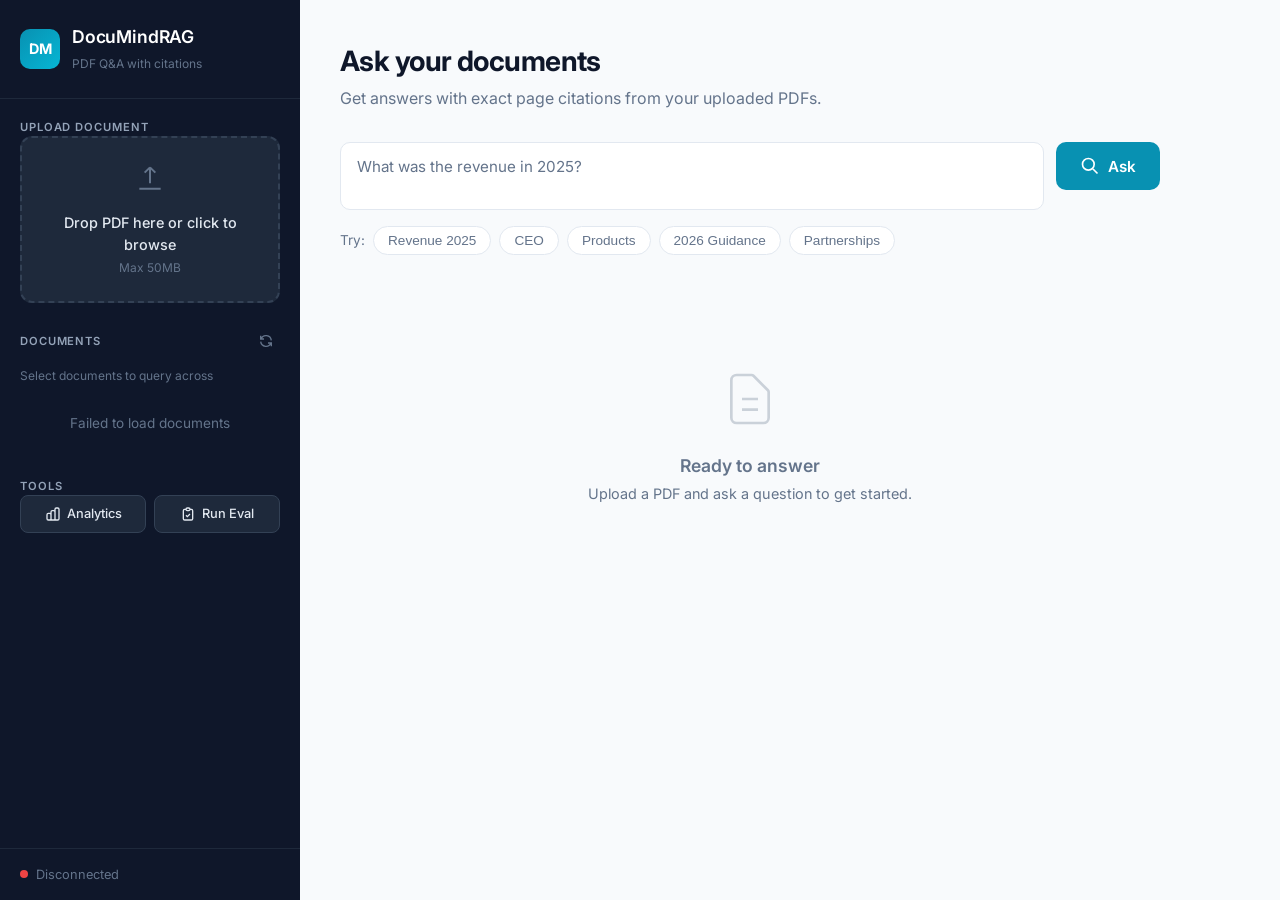
==== static/index.html @ 1930ed9e "v2.0.0: Production-grade RAG platform with 122 tests, Docker, analytics, eval pipeline" ====
<!DOCTYPE html>
<html lang="en">
<head>
    <meta charset="UTF-8">
    <meta name="viewport" content="width=device-width, initial-scale=1.0">
    <title>DocuMindRAG</title>
    <link rel="preconnect" href="https://fonts.googleapis.com">
    <link href="https://fonts.googleapis.com/css2?family=Inter:wght@300;400;500;600;700&display=swap" rel="stylesheet">
    <link rel="stylesheet" href="/static/css/style.css">
</head>
<body>
    <div class="app">
        <button class="mobile-toggle" id="mobileToggle" aria-label="Toggle sidebar">
            <svg width="24" height="24" viewBox="0 0 24 24" fill="none" stroke="currentColor" stroke-width="2"><path d="M3 12h18M3 6h18M3 18h18"/></svg>
        </button>
        <div class="sidebar-overlay" id="sidebarOverlay"></div>

        <aside class="sidebar" id="sidebar">
            <div class="sidebar-header">
                <div class="logo">
                    <div class="logo-icon">DM</div>
                    <div class="logo-text">
                        <h1>DocuMindRAG</h1>
                        <span>PDF Q&A with citations</span>
                    </div>
                </div>
            </div>

            <div class="sidebar-content">
                <div class="section">
                    <h3 class="section-title">Upload Document</h3>
                    <div class="upload-zone" id="uploadZone">
                        <input type="file" id="fileInput" accept=".pdf" hidden>
                        <div class="upload-icon">
                            <svg width="32" height="32" viewBox="0 0 24 24" fill="none" stroke="currentColor" stroke-width="1.5"><path d="M12 16V4m0 0L8 8m4-4l4 4M4 20h16"/></svg>
                        </div>
                        <p class="upload-text">Drop PDF here or click to browse</p>
                        <p class="upload-hint">Max 50MB</p>
                    </div>
                    <div class="upload-status" id="uploadStatus"></div>
                </div>

                <div class="section">
                    <div class="section-header">
                        <h3 class="section-title">Documents</h3>
                        <button class="btn-icon" id="refreshBtn" title="Refresh">
                            <svg width="16" height="16" viewBox="0 0 24 24" fill="none" stroke="currentColor" stroke-width="2"><path d="M4 4v5h.582m15.356 2A8.001 8.001 0 004.582 9m0 0H9m11 11v-5h-.581m0 0a8.003 8.003 0 01-15.357-2m15.357 2H15"/></svg>
                        </button>
                    </div>
                    <p class="sidebar-hint">Select documents to query across</p>
                    <div class="doc-list" id="docList">
                        <p class="empty-state">No documents uploaded</p>
                    </div>
                </div>

                <div class="section">
                    <h3 class="section-title">Tools</h3>
                    <div class="tool-buttons">
                        <button class="btn-tool" id="analyticsBtn">
                            <svg width="16" height="16" viewBox="0 0 24 24" fill="none" stroke="currentColor" stroke-width="2"><path d="M9 19v-6a2 2 0 00-2-2H5a2 2 0 00-2 2v6a2 2 0 002 2h2a2 2 0 002-2zm0 0V9a2 2 0 012-2h2a2 2 0 012 2v10m-6 0a2 2 0 002 2h2a2 2 0 002-2m0 0V5a2 2 0 012-2h2a2 2 0 012 2v14a2 2 0 01-2 2h-2a2 2 0 01-2-2z"/></svg>
                            Analytics
                        </button>
                        <button class="btn-tool" id="evalBtn">
                            <svg width="16" height="16" viewBox="0 0 24 24" fill="none" stroke="currentColor" stroke-width="2"><path d="M9 5H7a2 2 0 00-2 2v12a2 2 0 002 2h10a2 2 0 002-2V7a2 2 0 00-2-2h-2M9 5a2 2 0 002 2h2a2 2 0 002-2M9 5a2 2 0 012-2h2a2 2 0 012 2m-6 9l2 2 4-4"/></svg>
                            Run Eval
                        </button>
                    </div>
                </div>
            </div>

            <div class="sidebar-footer">
                <div class="status-indicator" id="statusIndicator">
                    <span class="status-dot"></span>
                    <span>Connected</span>
                </div>
            </div>
        </aside>

        <main class="main-content">
            <div class="main-header">
                <h2>Ask your documents</h2>
                <p>Get answers with exact page citations from your uploaded PDFs.</p>
            </div>

            <div class="query-section">
                <div class="input-group">
                    <label for="queryInput" class="sr-only">Ask a question</label>
                    <textarea id="queryInput" placeholder="What was the revenue in 2025?" rows="2"></textarea>
                    <button class="btn-primary" id="queryBtn" aria-label="Submit query">
                        <svg width="20" height="20" viewBox="0 0 24 24" fill="none" stroke="currentColor" stroke-width="2" aria-hidden="true"><path d="M21 21l-6-6m2-5a7 7 0 11-14 0 7 7 0 0114 0z"/></svg>
                        Ask
                    </button>
                </div>
                <div class="examples">
                    <span class="examples-label">Try:</span>
                    <button class="example-chip" data-query="What was the total revenue in 2025?">Revenue 2025</button>
                    <button class="example-chip" data-query="Who is the CEO?">CEO</button>
                    <button class="example-chip" data-query="What products does TechVision offer?">Products</button>
                    <button class="example-chip" data-query="What are the 2026 guidance numbers?">2026 Guidance</button>
                    <button class="example-chip" data-query="Which strategic partnerships were mentioned?">Partnerships</button>
                </div>
            </div>

            <div class="loading-state" id="loadingState" style="display:none">
                <div class="spinner"></div>
                <span>Searching documents...</span>
            </div>

            <div class="answer-section" id="answerSection" style="display:none">
                <div class="answer-card">
                    <div class="answer-header">
                        <svg width="20" height="20" viewBox="0 0 24 24" fill="none" stroke="currentColor" stroke-width="2"><path d="M9 12l2 2 4-4m6 2a9 9 0 11-18 0 9 9 0 0118 0z"/></svg>
                        <span>Answer</span>
                    </div>
                    <div class="answer-content" id="answerContent"></div>
                </div>

                <div class="citations-card">
                    <div class="citations-header">
                        <svg width="20" height="20" viewBox="0 0 24 24" fill="none" stroke="currentColor" stroke-width="2"><path d="M12 6.253v13m0-13C10.832 5.477 9.246 5 7.5 5S4.168 5.477 3 6.253v13C4.168 18.477 5.754 18 7.5 18s3.332.477 4.5 1.253m0-13C13.168 5.477 14.754 5 16.5 5c1.747 0 3.332.477 4.5 1.253v13C19.832 18.477 18.247 18 16.5 18c-1.746 0-3.332.477-4.5 1.253"/></svg>
                        <span>Sources</span>
                    </div>
                    <div class="citations-list" id="citationsList"></div>
                </div>

                <div class="feedback-section" id="feedbackSection" style="display:none">
                    <button class="feedback-btn feedback-up" onclick="submitFeedback('thumbs_up')">
                        <svg width="18" height="18" viewBox="0 0 24 24" fill="none" stroke="currentColor" stroke-width="2"><path d="M14 9V5a3 3 0 00-3-3l-4 9v11h11.28a2 2 0 002-1.7l1.38-9a2 2 0 00-2-2.3H14zM7 22H4a2 2 0 01-2-2v-7a2 2 0 012-2h3"/></svg>
                        Helpful
                    </button>
                    <button class="feedback-btn feedback-down" onclick="submitFeedback('thumbs_down')">
                        <svg width="18" height="18" viewBox="0 0 24 24" fill="none" stroke="currentColor" stroke-width="2"><path d="M10 15v4a3 3 0 003 3l4-9V2H5.72a2 2 0 00-2 1.7l-1.38 9a2 2 0 002 2.3H10zM17 2h3a2 2 0 012 2v7a2 2 0 01-2 2h-3"/></svg>
                        Not helpful
                    </button>
                </div>

                <div class="timing-footer" id="timingFooter"></div>
            </div>

            <div class="empty-query" id="emptyState">
                <svg width="64" height="64" viewBox="0 0 24 24" fill="none" stroke="currentColor" stroke-width="1"><path d="M9 12h6m-6 4h6m2 5H7a2 2 0 01-2-2V5a2 2 0 012-2h5.586a1 1 0 01.707.293l5.414 5.414a1 1 0 01.293.707V19a2 2 0 01-2 2z"/></svg>
                <h3>Ready to answer</h3>
                <p>Upload a PDF and ask a question to get started.</p>
            </div>
        </main>
    </div>

    <!-- Analytics Modal -->
    <div class="modal-overlay" id="analyticsModal" style="display:none">
        <div class="modal">
            <div class="modal-header">
                <h3>Analytics Dashboard</h3>
                <button class="modal-close" id="analyticsClose">&times;</button>
            </div>
            <div class="modal-body" id="analyticsContent"></div>
        </div>
    </div>

    <!-- Eval Modal -->
    <div class="modal-overlay" id="evalModal" style="display:none">
        <div class="modal">
            <div class="modal-header">
                <h3>Evaluation Dashboard</h3>
                <button class="modal-close" id="evalClose">&times;</button>
            </div>
            <div class="modal-body">
                <p style="color:var(--text-muted);margin-bottom:12px">Run benchmark queries against a selected document to measure quality.</p>
                <button class="btn-primary btn-eval-run" id="evalRunBtn" style="margin-bottom:16px">Run Evaluation</button>
                <div id="evalContent"></div>
            </div>
        </div>
    </div>

    <!-- Citation Viewer Modal -->
    <div class="modal-overlay" id="viewerModal" style="display:none">
        <div class="modal modal-wide">
            <div class="modal-header">
                <h3>Citation Viewer</h3>
                <button class="modal-close" id="viewerClose">&times;</button>
            </div>
            <div class="modal-body" id="viewerContent"></div>
        </div>
    </div>

    <script src="/static/js/app.js"></script>
</body>
</html>
---- static/css/style.css ----
/* ============================================
   DocuMindRAG - Professional UI
   ============================================ */

:root {
    --sidebar-bg: #0F172A;
    --sidebar-width: 300px;
    --bg: #F8FAFC;
    --surface: #FFFFFF;
    --primary: #0891B2;
    --primary-hover: #0E7490;
    --primary-light: #ECFEFF;
    --text: #0F172A;
    --text-secondary: #64748B;
    --text-muted: #64748B;
    --border: #E2E8F0;
    --border-light: #F1F5F9;
    --success: #10B981;
    --error: #EF4444;
    --warning: #F59E0B;
}

* {
    margin: 0;
    padding: 0;
    box-sizing: border-box;
}

.sr-only {
    position: absolute;
    width: 1px;
    height: 1px;
    padding: 0;
    margin: -1px;
    overflow: hidden;
    clip: rect(0, 0, 0, 0);
    white-space: nowrap;
    border-width: 0;
}

body {
    font-family: 'Inter', system-ui, -apple-system, sans-serif;
    background: var(--bg);
    color: var(--text);
    line-height: 1.5;
    -webkit-font-smoothing: antialiased;
}

/* Layout */
.app {
    display: flex;
    min-height: 100vh;
}

/* Sidebar */
.sidebar {
    width: var(--sidebar-width);
    background: var(--sidebar-bg);
    display: flex;
    flex-direction: column;
    position: fixed;
    top: 0;
    left: 0;
    bottom: 0;
    z-index: 100;
}

.sidebar-header {
    padding: 24px 20px;
    border-bottom: 1px solid #1E293B;
}

.logo {
    display: flex;
    align-items: center;
    gap: 12px;
}

.logo-icon {
    width: 40px;
    height: 40px;
    background: linear-gradient(135deg, var(--primary), #06B6D4);
    border-radius: 10px;
    display: flex;
    align-items: center;
    justify-content: center;
    color: white;
    font-weight: 700;
    font-size: 0.9rem;
    flex-shrink: 0;
}

.logo-text h1 {
    color: white;
    font-size: 1.1rem;
    font-weight: 600;
    letter-spacing: -0.01em;
}

.logo-text span {
    color: #64748B;
    font-size: 0.75rem;
}

.sidebar-content {
    flex: 1;
    overflow-y: auto;
    padding: 20px;
}

.sidebar-footer {
    padding: 16px 20px;
    border-top: 1px solid #1E293B;
}

/* Sections */
.section {
    margin-bottom: 24px;
}

.section-header {
    display: flex;
    align-items: center;
    justify-content: space-between;
    margin-bottom: 12px;
}

.section-title {
    color: #94A3B8;
    font-size: 0.7rem;
    font-weight: 600;
    text-transform: uppercase;
    letter-spacing: 0.08em;
}

/* Upload Zone */
.upload-zone {
    border: 2px dashed #334155;
    border-radius: 12px;
    padding: 24px;
    text-align: center;
    cursor: pointer;
    transition: all 200ms ease;
    background: #1E293B;
}

.upload-zone:hover {
    border-color: var(--primary);
    background: #253349;
}

.upload-zone.drag-over {
    border-color: var(--primary);
    background: rgba(8, 145, 178, 0.1);
}

.upload-icon {
    color: #64748B;
    margin-bottom: 12px;
}

.upload-text {
    color: #E2E8F0;
    font-size: 0.9rem;
    font-weight: 500;
    margin-bottom: 4px;
}

.upload-hint {
    color: #64748B;
    font-size: 0.75rem;
}

.upload-status {
    margin-top: 12px;
    font-size: 0.85rem;
}

.upload-status.success {
    color: var(--success);
}

.upload-status.error {
    color: var(--error);
}

/* Document List */
.doc-list {
    display: flex;
    flex-direction: column;
    gap: 8px;
}

.doc-item {
    display: flex;
    align-items: center;
    justify-content: space-between;
    padding: 12px 14px;
    background: #1E293B;
    border-radius: 10px;
    transition: all 150ms ease;
}

.doc-item:hover {
    background: #253349;
}

.doc-info {
    display: flex;
    align-items: center;
    gap: 10px;
    min-width: 0;
}

.doc-dot {
    width: 8px;
    height: 8px;
    border-radius: 50%;
    flex-shrink: 0;
}

.doc-dot.ok {
    background: var(--success);
}

.doc-dot.err {
    background: var(--error);
}

.doc-name {
    color: #F1F5F9;
    font-size: 0.85rem;
    font-weight: 500;
    white-space: nowrap;
    overflow: hidden;
    text-overflow: ellipsis;
}

.doc-meta {
    color: #64748B;
    font-size: 0.75rem;
    flex-shrink: 0;
}

.doc-delete {
    background: none;
    border: none;
    color: #64748B;
    cursor: pointer;
    padding: 4px;
    border-radius: 4px;
    transition: all 150ms ease;
    display: flex;
    align-items: center;
    justify-content: center;
}

.doc-delete:hover {
    color: var(--error);
    background: rgba(239, 68, 68, 0.1);
}

.empty-state {
    color: #64748B;
    font-size: 0.85rem;
    text-align: center;
    padding: 20px;
}

/* Status Indicator */
.status-indicator {
    display: flex;
    align-items: center;
    gap: 8px;
    color: #64748B;
    font-size: 0.8rem;
}

.status-dot {
    width: 8px;
    height: 8px;
    border-radius: 50%;
    background: var(--success);
}

.status-dot.disconnected {
    background: var(--error);
}

/* Main Content */
.main-content {
    flex: 1;
    margin-left: var(--sidebar-width);
    padding: 40px;
    max-width: 900px;
}

.main-header {
    margin-bottom: 32px;
}

.main-header h2 {
    font-size: 1.75rem;
    font-weight: 700;
    color: var(--text);
    letter-spacing: -0.02em;
    margin-bottom: 4px;
}

.main-header p {
    color: var(--text-secondary);
    font-size: 1rem;
}

/* Query Section */
.query-section {
    margin-bottom: 32px;
}

.input-group {
    display: flex;
    gap: 12px;
    align-items: flex-start;
}

.input-group textarea {
    flex: 1;
    padding: 14px 16px;
    border: 1px solid var(--border);
    border-radius: 10px;
    font-family: inherit;
    font-size: 0.95rem;
    resize: none;
    transition: all 150ms ease;
    background: var(--surface);
}

.input-group textarea:focus {
    outline: none;
    border-color: var(--primary);
    box-shadow: 0 0 0 3px rgba(8, 145, 178, 0.1);
}

.input-group textarea::placeholder {
    color: var(--text-muted);
}

.btn-primary {
    display: flex;
    align-items: center;
    gap: 8px;
    padding: 14px 24px;
    background: var(--primary);
    color: white;
    border: none;
    border-radius: 10px;
    font-family: inherit;
    font-size: 0.95rem;
    font-weight: 600;
    cursor: pointer;
    transition: all 150ms ease;
    white-space: nowrap;
}

.btn-primary:hover {
    background: var(--primary-hover);
}

.btn-primary:disabled {
    opacity: 0.6;
    cursor: not-allowed;
}

.btn-icon {
    background: none;
    border: none;
    color: #64748B;
    cursor: pointer;
    padding: 6px;
    border-radius: 6px;
    transition: all 150ms ease;
    display: flex;
    align-items: center;
    justify-content: center;
}

.btn-icon:hover {
    background: #1E293B;
    color: #E2E8F0;
}

/* Examples */
.examples {
    display: flex;
    align-items: center;
    gap: 8px;
    margin-top: 16px;
    flex-wrap: wrap;
}

.examples-label {
    color: var(--text-muted);
    font-size: 0.85rem;
}

.example-chip {
    display: inline-block;
    padding: 6px 14px;
    background: var(--surface);
    border: 1px solid var(--border);
    border-radius: 20px;
    font-size: 0.85rem;
    color: var(--text-secondary);
    cursor: pointer;
    transition: all 150ms ease;
}

.example-chip:hover {
    background: var(--primary-light);
    border-color: var(--primary);
    color: var(--primary);
}

/* Loading State */
.loading-state {
    display: flex;
    align-items: center;
    justify-content: center;
    gap: 12px;
    padding: 40px;
    color: var(--text-secondary);
}

.spinner {
    width: 24px;
    height: 24px;
    border: 3px solid var(--border);
    border-top-color: var(--primary);
    border-radius: 50%;
    animation: spin 0.8s linear infinite;
}

@keyframes spin {
    to { transform: rotate(360deg); }
}

/* Answer Section */
.answer-section {
    margin-top: 24px;
}

.answer-card {
    background: var(--surface);
    border: 1px solid var(--border);
    border-radius: 12px;
    overflow: hidden;
    margin-bottom: 16px;
}

.answer-header {
    display: flex;
    align-items: center;
    gap: 8px;
    padding: 12px 16px;
    background: var(--primary-light);
    color: var(--primary);
    font-weight: 600;
    font-size: 0.9rem;
    border-bottom: 1px solid var(--border);
}

.answer-content {
    padding: 20px;
    color: var(--text);
    font-size: 0.95rem;
    line-height: 1.7;
    white-space: pre-wrap;
}

.citations-card {
    background: var(--surface);
    border: 1px solid var(--border);
    border-radius: 12px;
    overflow: hidden;
}

.citations-header {
    display: flex;
    align-items: center;
    gap: 8px;
    padding: 12px 16px;
    background: var(--border-light);
    color: var(--text-secondary);
    font-weight: 600;
    font-size: 0.9rem;
    border-bottom: 1px solid var(--border);
}

.citations-list {
    padding: 16px;
}

.citation-item {
    display: flex;
    gap: 12px;
    padding: 12px;
    background: var(--border-light);
    border-radius: 8px;
    margin-bottom: 8px;
    border-left: 3px solid var(--primary);
}

.citation-item:last-child {
    margin-bottom: 0;
}

.citation-page {
    display: inline-block;
    background: var(--primary-light);
    color: var(--primary);
    font-weight: 600;
    font-size: 0.78rem;
    padding: 2px 8px;
    border-radius: 4px;
    flex-shrink: 0;
}

.citation-score {
    color: var(--text-muted);
    font-size: 0.75rem;
    flex-shrink: 0;
}

.citation-text {
    color: var(--text-secondary);
    font-size: 0.88rem;
    line-height: 1.5;
}

.timing-footer {
    text-align: center;
    color: var(--text-muted);
    font-size: 0.82rem;
    padding: 16px 0;
    border-top: 1px solid var(--border);
    margin-top: 16px;
}

/* Empty Query State */
.empty-query {
    text-align: center;
    padding: 80px 40px;
    color: var(--text-muted);
}

.empty-query svg {
    margin-bottom: 16px;
    opacity: 0.3;
}

.empty-query h3 {
    font-size: 1.1rem;
    font-weight: 600;
    color: var(--text-secondary);
    margin-bottom: 4px;
}

.empty-query p {
    font-size: 0.9rem;
}

/* Scrollbar */
::-webkit-scrollbar {
    width: 6px;
}

::-webkit-scrollbar-track {
    background: transparent;
}

::-webkit-scrollbar-thumb {
    background: #334155;
    border-radius: 3px;
}

::-webkit-scrollbar-thumb:hover {
    background: #475569;
}

/* Responsive */
@media (max-width: 768px) {
    .sidebar {
        transform: translateX(-100%);
        transition: transform 300ms ease;
    }

    .sidebar.open {
        transform: translateX(0);
    }

    .main-content {
        margin-left: 0;
        padding: 24px;
    }

    .input-group {
        flex-direction: column;
    }

    .btn-primary {
        width: 100%;
        justify-content: center;
    }

    .mobile-toggle {
        display: flex;
    }
}

/* Mobile hamburger button */
.mobile-toggle {
    display: none;
    position: fixed;
    top: 16px;
    left: 16px;
    z-index: 200;
    background: var(--sidebar-bg);
    color: white;
    border: none;
    border-radius: 10px;
    padding: 10px;
    cursor: pointer;
    box-shadow: 0 2px 8px rgba(0, 0, 0, 0.2);
    align-items: center;
    justify-content: center;
}

.mobile-toggle:hover {
    background: #1E293B;
}

/* Sidebar overlay for mobile */
.sidebar-overlay {
    display: none;
    position: fixed;
    inset: 0;
    background: rgba(0, 0, 0, 0.5);
    z-index: 99;
}

.sidebar-overlay.active {
    display: block;
}

/* Sidebar hint */
.sidebar-hint {
    color: #64748B;
    font-size: 0.75rem;
    margin-bottom: 8px;
}

/* Doc checkboxes */
.doc-checkbox {
    accent-color: var(--primary);
    width: 16px;
    height: 16px;
    cursor: pointer;
    flex-shrink: 0;
}

/* Tool buttons */
.tool-buttons {
    display: flex;
    gap: 8px;
}

.btn-tool {
    flex: 1;
    display: flex;
    align-items: center;
    justify-content: center;
    gap: 6px;
    padding: 10px 12px;
    background: #1E293B;
    border: 1px solid #334155;
    border-radius: 8px;
    color: #E2E8F0;
    font-family: inherit;
    font-size: 0.8rem;
    font-weight: 500;
    cursor: pointer;
    transition: all 150ms ease;
}

.btn-tool:hover {
    background: #253349;
    border-color: var(--primary);
    color: var(--primary);
}

/* Feedback section */
.feedback-section {
    display: flex;
    gap: 10px;
    justify-content: center;
    padding: 12px 0;
}

.feedback-btn {
    display: flex;
    align-items: center;
    gap: 6px;
    padding: 8px 18px;
    border-radius: 8px;
    font-family: inherit;
    font-size: 0.85rem;
    font-weight: 500;
    cursor: pointer;
    transition: all 150ms ease;
    border: 1px solid var(--border);
    background: var(--surface);
    color: var(--text-secondary);
}

.feedback-btn:hover:not(:disabled) {
    border-color: var(--primary);
    color: var(--primary);
    background: var(--primary-light);
}

.feedback-btn:disabled {
    opacity: 0.5;
    cursor: not-allowed;
}

.feedback-up:hover:not(:disabled) {
    border-color: var(--success);
    color: var(--success);
    background: #ECFDF5;
}

.feedback-down:hover:not(:disabled) {
    border-color: var(--error);
    color: var(--error);
    background: #FEF2F2;
}

.feedback-thanks {
    color: var(--success);
    font-size: 0.85rem;
    font-weight: 500;
}

/* Modal */
.modal-overlay {
    position: fixed;
    inset: 0;
    background: rgba(0, 0, 0, 0.5);
    display: flex;
    align-items: center;
    justify-content: center;
    z-index: 1000;
    padding: 24px;
}

.modal {
    background: var(--surface);
    border-radius: 16px;
    width: 100%;
    max-width: 600px;
    max-height: 80vh;
    display: flex;
    flex-direction: column;
    box-shadow: 0 20px 60px rgba(0, 0, 0, 0.3);
}

.modal-wide {
    max-width: 800px;
}

.modal-header {
    display: flex;
    align-items: center;
    justify-content: space-between;
    padding: 20px 24px;
    border-bottom: 1px solid var(--border);
}

.modal-header h3 {
    font-size: 1.1rem;
    font-weight: 600;
    color: var(--text);
}

.modal-close {
    background: none;
    border: none;
    font-size: 1.5rem;
    color: var(--text-muted);
    cursor: pointer;
    padding: 4px 8px;
    border-radius: 6px;
    line-height: 1;
}

.modal-close:hover {
    background: var(--border-light);
    color: var(--text);
}

.modal-body {
    padding: 24px;
    overflow-y: auto;
    flex: 1;
}

/* Analytics */
.analytics-grid {
    display: grid;
    grid-template-columns: repeat(2, 1fr);
    gap: 12px;
    margin-bottom: 20px;
}

.analytics-card {
    background: var(--border-light);
    border-radius: 10px;
    padding: 16px;
    text-align: center;
}

.analytics-value {
    font-size: 1.5rem;
    font-weight: 700;
    color: var(--primary);
}

.analytics-label {
    font-size: 0.8rem;
    color: var(--text-muted);
    margin-top: 4px;
}

.analytics-queries {
    max-height: 300px;
    overflow-y: auto;
}

.analytics-query-item {
    display: flex;
    justify-content: space-between;
    align-items: center;
    padding: 10px 12px;
    border-bottom: 1px solid var(--border-light);
    gap: 12px;
}

.analytics-query-text {
    font-size: 0.85rem;
    color: var(--text);
    flex: 1;
    overflow: hidden;
    text-overflow: ellipsis;
    white-space: nowrap;
}

.analytics-query-meta {
    font-size: 0.75rem;
    color: var(--text-muted);
    white-space: nowrap;
}

/* Eval */
.btn-eval-run {
    width: 100%;
    justify-content: center;
}

.eval-results {
    display: flex;
    flex-direction: column;
    gap: 10px;
}

.eval-item {
    padding: 14px;
    background: var(--border-light);
    border-radius: 10px;
    border-left: 3px solid var(--primary);
}

.eval-query {
    font-weight: 500;
    color: var(--text);
    font-size: 0.9rem;
    margin-bottom: 4px;
}

.eval-meta {
    font-size: 0.8rem;
    color: var(--text-muted);
    margin-bottom: 4px;
}

.eval-verdict {
    display: inline-block;
    font-size: 0.75rem;
    font-weight: 600;
    padding: 2px 10px;
    border-radius: 12px;
    text-transform: capitalize;
}

.eval-grounded {
    background: #ECFDF5;
    color: #059669;
}

.eval-partially_grounded {
    background: #FFFBEB;
    color: #D97706;
}

.eval-ungrounded {
    background: #FEF2F2;
    color: #DC2626;
}

/* Citation viewer */
.viewer-placeholder {
    padding: 20px;
}

.viewer-header-info {
    display: flex;
    justify-content: space-between;
    font-size: 0.85rem;
    color: var(--text-muted);
    margin-bottom: 16px;
    padding-bottom: 12px;
    border-bottom: 1px solid var(--border);
}

.viewer-highlighted-text h4 {
    font-size: 0.9rem;
    color: var(--text-secondary);
    margin-bottom: 8px;
}

.viewer-highlighted-text blockquote {
    padding: 16px;
    background: var(--border-light);
    border-left: 3px solid var(--primary);
    border-radius: 8px;
    font-size: 0.9rem;
    color: var(--text);
    line-height: 1.6;
    margin: 0;
}

.viewer-hint {
    font-size: 0.8rem;
    color: var(--text-muted);
    margin-top: 12px;
    font-style: italic;
}

/* Citation view button */
.citation-top {
    display: flex;
    align-items: center;
    gap: 8px;
    margin-bottom: 6px;
}

.citation-view-btn {
    display: inline-flex;
    align-items: center;
    gap: 4px;
    padding: 2px 8px;
    border: 1px solid var(--border);
    border-radius: 4px;
    background: var(--surface);
    color: var(--text-muted);
    font-size: 0.72rem;
    cursor: pointer;
    transition: all 150ms ease;
    margin-left: auto;
}

.citation-view-btn:hover {
    border-color: var(--primary);
    color: var(--primary);
}

/* Scrollbar for modals */
.modal-body::-webkit-scrollbar {
    width: 6px;
}

.modal-body::-webkit-scrollbar-track {
    background: transparent;
}

.modal-body::-webkit-scrollbar-thumb {
    background: #CBD5E1;
    border-radius: 3px;
}
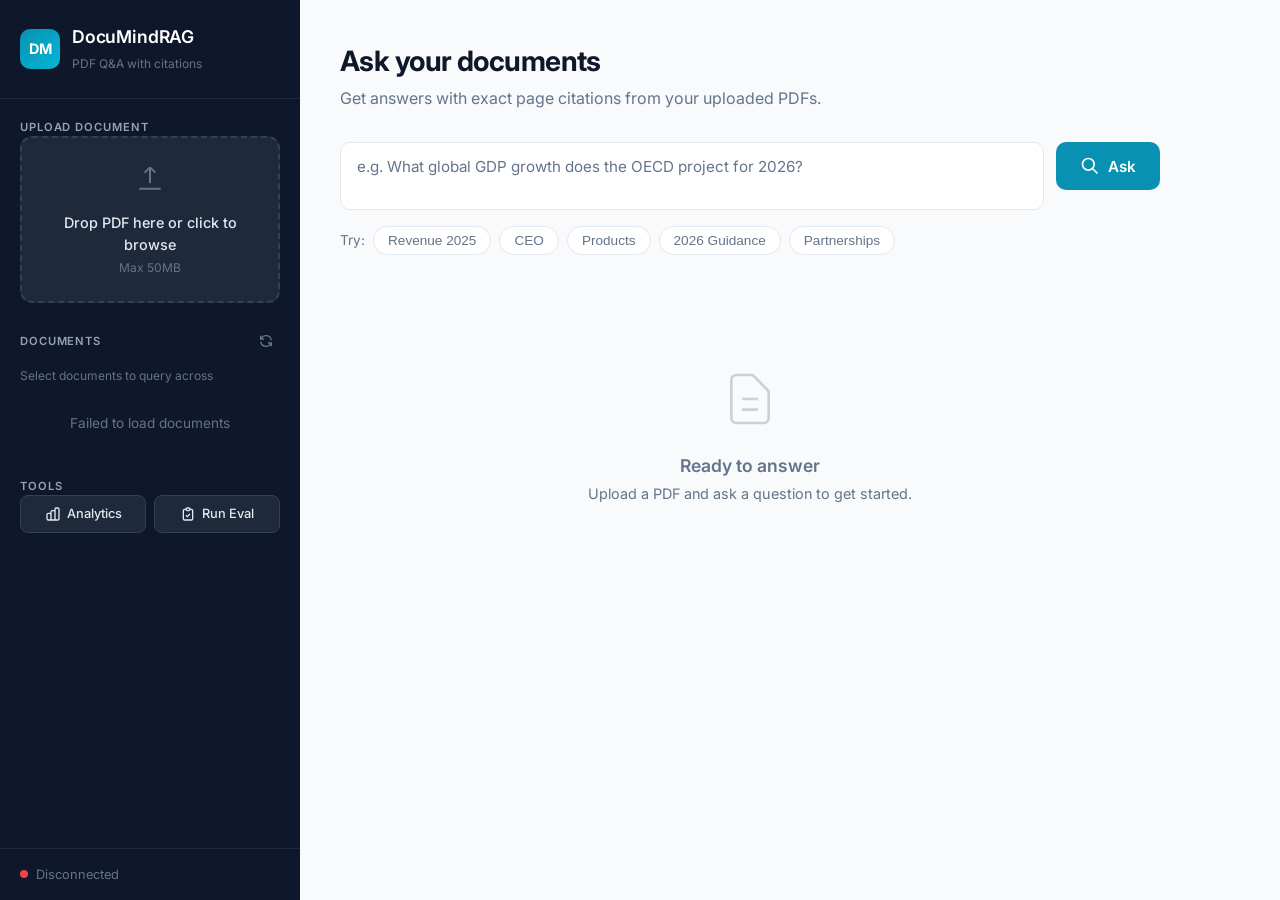
==== commit d900e0f5: "Add read-only demo mode and fix rate limiter responses Rate limiter: - Past the limit it raised HTTP" ====
--- a/static/index.html
+++ b/static/index.html
@@ -27,7 +27,13 @@
             </div>
 
             <div class="sidebar-content">
-                <div class="section">
+                <div class="section demo-notice" id="demoNotice">
+                    <h3 class="section-title">Public demo</h3>
+                    <p class="upload-hint">Read-only, with three preloaded public PDFs (BEIR, Ragas, OECD Interim
+                        Economic Outlook Sept 2025). <span id="llmLeft"></span></p>
+                </div>
+
+                <div class="section upload-section">
                     <h3 class="section-title">Upload Document</h3>
                     <div class="upload-zone" id="uploadZone">
                         <input type="file" id="fileInput" accept=".pdf" hidden>
@@ -85,7 +91,7 @@
             <div class="query-section">
                 <div class="input-group">
                     <label for="queryInput" class="sr-only">Ask a question</label>
-                    <textarea id="queryInput" placeholder="What was the revenue in 2025?" rows="2"></textarea>
+                    <textarea id="queryInput" placeholder="e.g. What global GDP growth does the OECD project for 2026?" rows="2"></textarea>
                     <button class="btn-primary" id="queryBtn" aria-label="Submit query">
                         <svg width="20" height="20" viewBox="0 0 24 24" fill="none" stroke="currentColor" stroke-width="2" aria-hidden="true"><path d="M21 21l-6-6m2-5a7 7 0 11-14 0 7 7 0 0114 0z"/></svg>
                         Ask
--- a/static/css/style.css
+++ b/static/css/style.css
@@ -1006,3 +1006,10 @@
     background: #CBD5E1;
     border-radius: 3px;
 }
+
+/* Public demo: read-only */
+.demo-notice { display: none; }
+body.demo .demo-notice { display: block; }
+body.demo .upload-section,
+body.demo .doc-delete,
+body.demo #evalBtn { display: none; }
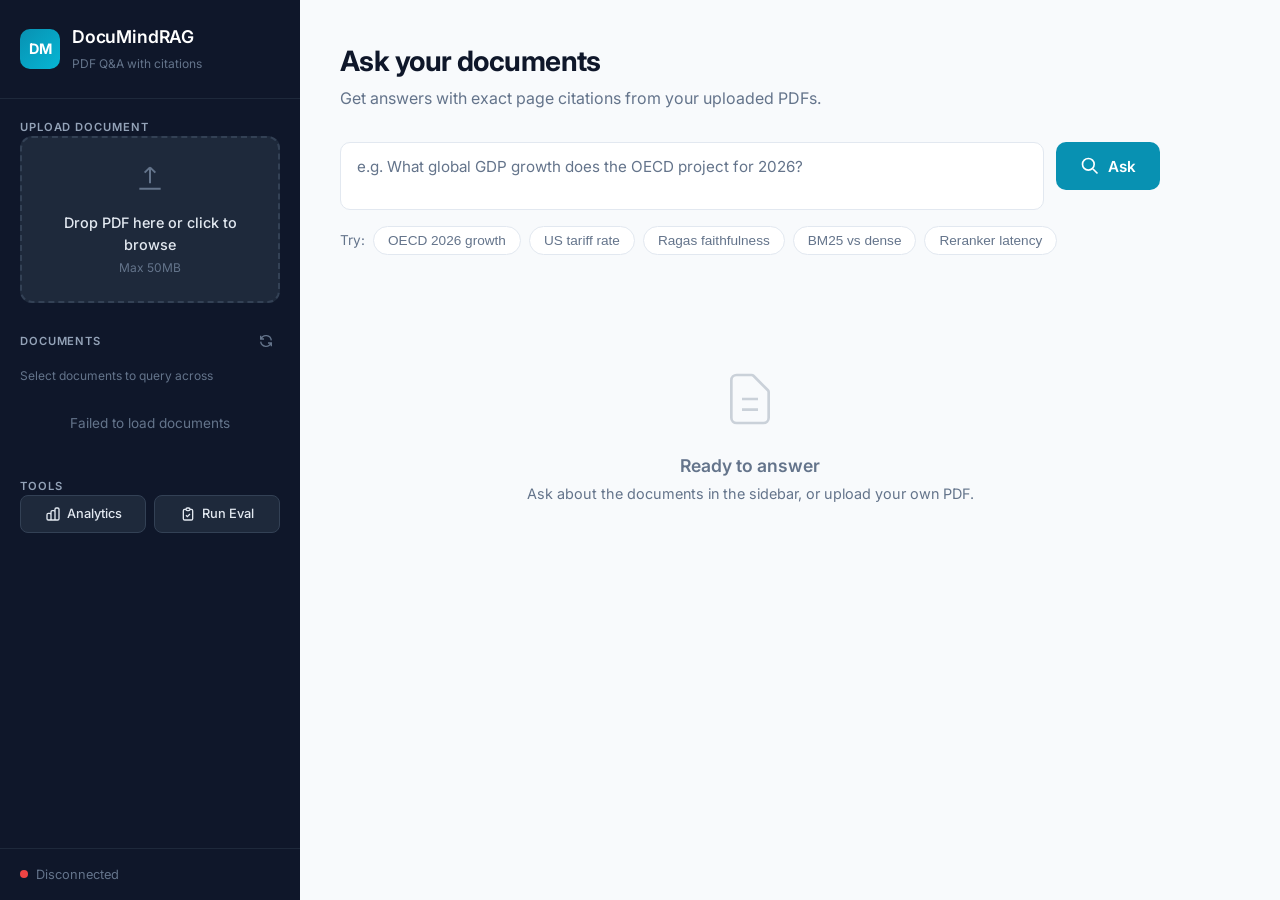
==== commit da18eb7a: "Add Hugging Face Space deployment for the public demo - deploy/huggingface/Dockerfile: CPU-only torc" ====
--- a/static/index.html
+++ b/static/index.html
@@ -99,11 +99,11 @@
                 </div>
                 <div class="examples">
                     <span class="examples-label">Try:</span>
-                    <button class="example-chip" data-query="What was the total revenue in 2025?">Revenue 2025</button>
-                    <button class="example-chip" data-query="Who is the CEO?">CEO</button>
-                    <button class="example-chip" data-query="What products does TechVision offer?">Products</button>
-                    <button class="example-chip" data-query="What are the 2026 guidance numbers?">2026 Guidance</button>
-                    <button class="example-chip" data-query="Which strategic partnerships were mentioned?">Partnerships</button>
+                    <button class="example-chip" data-query="What global GDP growth does the OECD project for 2026?">OECD 2026 growth</button>
+                    <button class="example-chip" data-query="What is the estimated effective US tariff rate?">US tariff rate</button>
+                    <button class="example-chip" data-query="How does Ragas measure faithfulness?">Ragas faithfulness</button>
+                    <button class="example-chip" data-query="How does BM25 compare with dense retrievers in BEIR?">BM25 vs dense</button>
+                    <button class="example-chip" data-query="How slow is BM25+CE re-ranking on CPU?">Reranker latency</button>
                 </div>
             </div>
 
@@ -146,7 +146,7 @@
             <div class="empty-query" id="emptyState">
                 <svg width="64" height="64" viewBox="0 0 24 24" fill="none" stroke="currentColor" stroke-width="1"><path d="M9 12h6m-6 4h6m2 5H7a2 2 0 01-2-2V5a2 2 0 012-2h5.586a1 1 0 01.707.293l5.414 5.414a1 1 0 01.293.707V19a2 2 0 01-2 2z"/></svg>
                 <h3>Ready to answer</h3>
-                <p>Upload a PDF and ask a question to get started.</p>
+                <p>Ask about the documents in the sidebar, or upload your own PDF.</p>
             </div>
         </main>
     </div>
